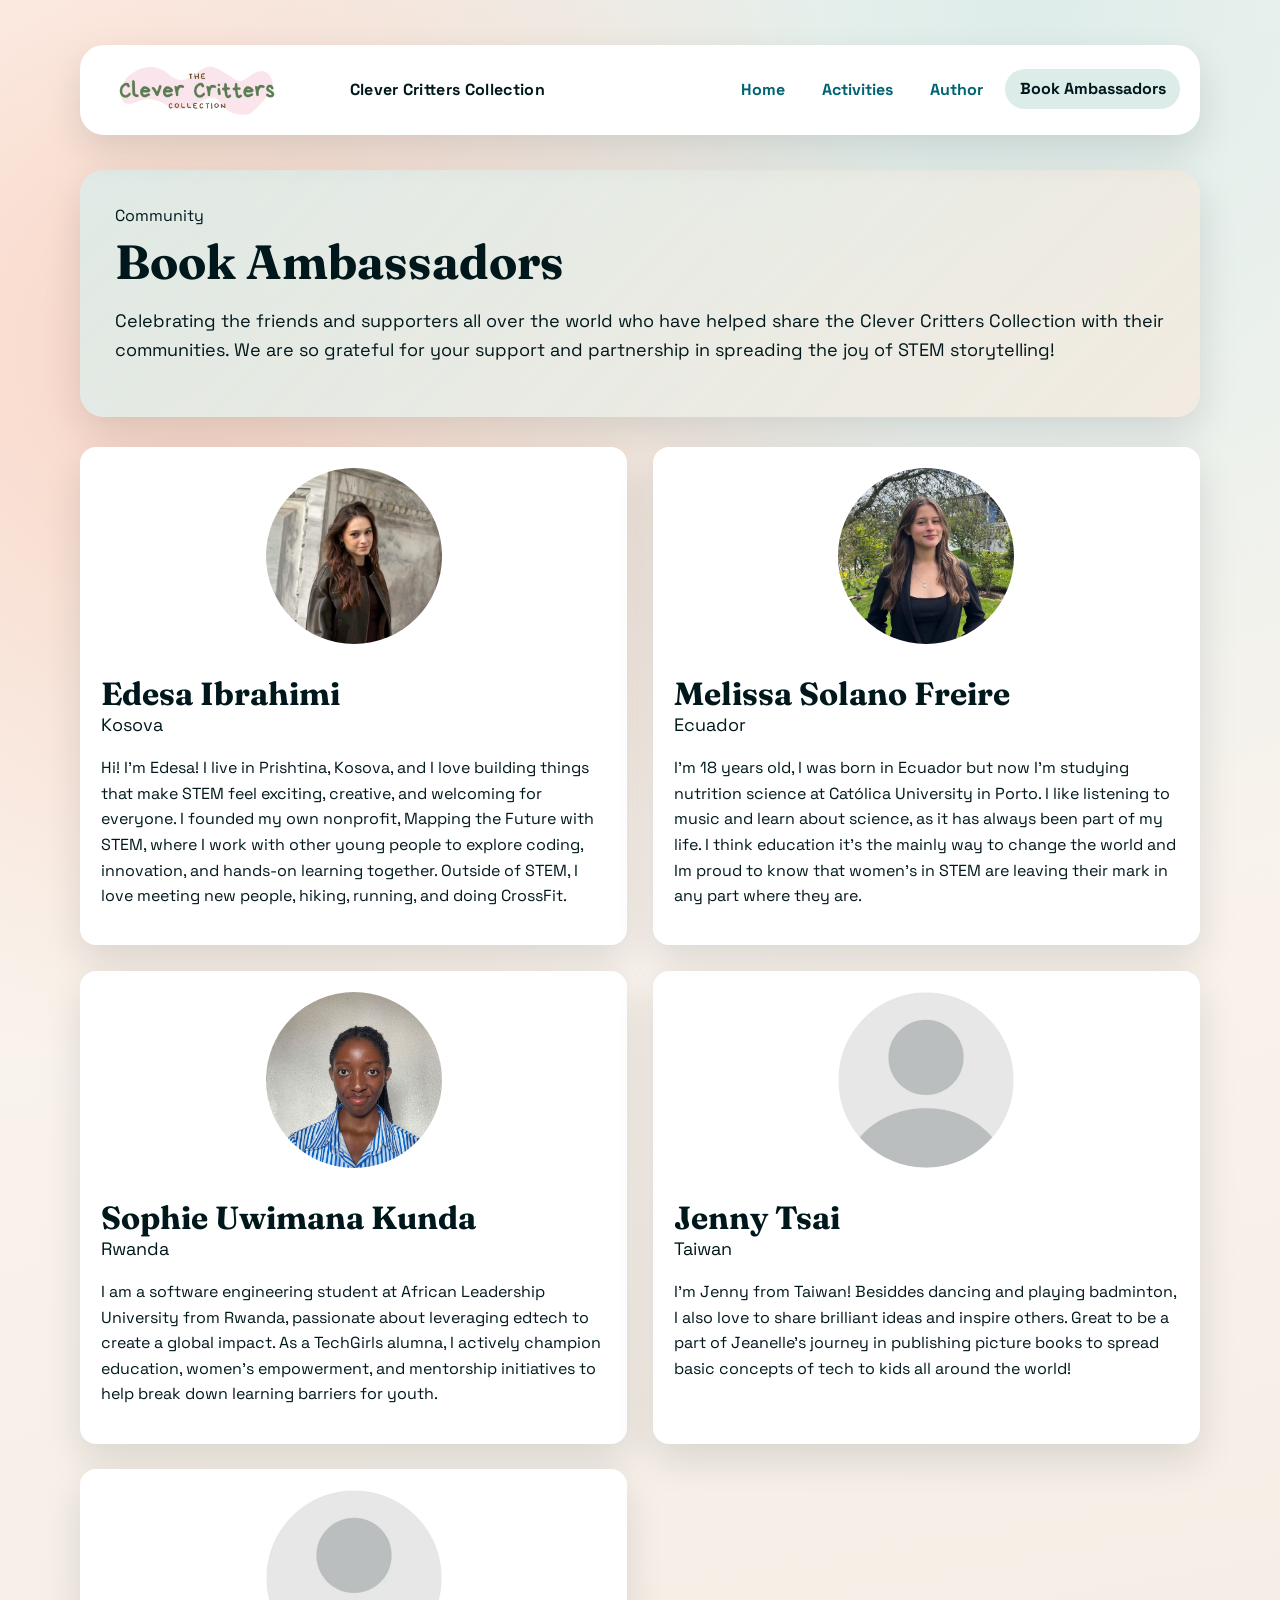
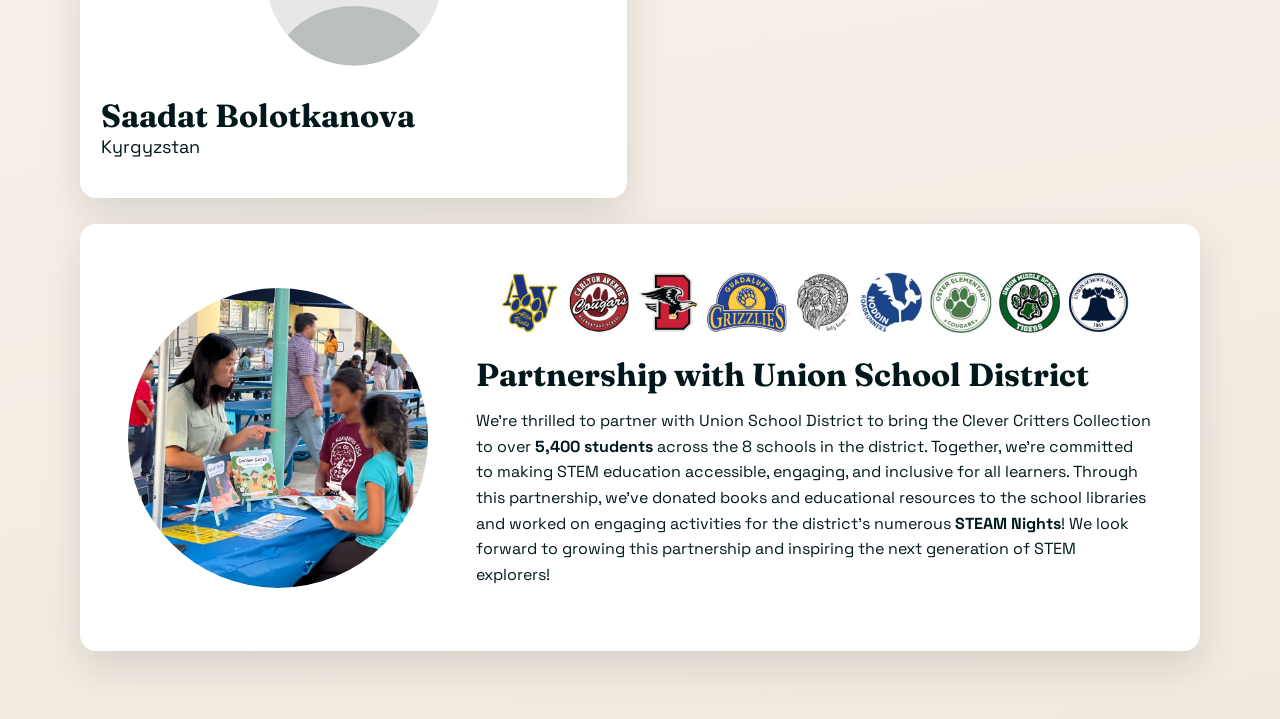
==== pages/ambassadors.html @ 1dd9b54a "Add files via upload" ====
<!DOCTYPE html>
<html lang="en">
<head>
  <meta charset="UTF-8">
  <meta name="viewport" content="width=device-width, initial-scale=1.0">
  <title>Clever Critters Collection | Book Ambassadors</title>
  <link rel="icon" type="image/png" href="../assets/images/Favicon.png">
  <link rel="preconnect" href="https://fonts.googleapis.com">
  <link rel="preconnect" href="https://fonts.gstatic.com" crossorigin>
  <link href="https://fonts.googleapis.com/css2?family=Fraunces:opsz,wght@9..144,600;9..144,700&family=Space+Grotesk:wght@400;500;700&display=swap" rel="stylesheet">
  <link rel="stylesheet" href="../assets/css/styles.css">
</head>
<body>
  <div class="site-shell">
    <nav class="top-nav" aria-label="Main navigation">
      <a class="brand" href="../index.html">
        <img src="../assets/images/curious_critters_logo.png" alt="Clever Critters Collection logo">
        <span class="brand-text">Clever Critters Collection</span>
      </a>
      <div class="nav-links">
        <a href="../index.html">Home</a>
        <a href="activities.html">Activities</a>
        <a href="author.html">Author</a>
        <a href="ambassadors.html" class="active">Book Ambassadors</a>
      </div>
    </nav>

    <header class="hero">
      <span class="kicker">Community</span>
      <h1>Book Ambassadors</h1>
      <p>
        Celebrating the friends and supporters all over the world who have helped share the Clever Critters Collection with their communities. We are so grateful for your support and partnership in spreading the joy of STEM storytelling!
      </p>
    </header>

    <main class="grid two ambassadors-grid" aria-label="Ambassador cards">
      <article class="card ambassador-card">
        <img src="../assets/images/Edesa_Image.JPG" alt="Edesa Ibrahimi" class="ambassador-avatar ambassador-image">
        <h2 class="ambassador-name">Edesa Ibrahimi</h2>
        <p class="ambassador-country">Kosova</p>
        <p class="ambassador-bio">
          Hi! I’m Edesa! I live in Prishtina, Kosova, and I love building things that make STEM feel exciting, creative, and welcoming for everyone. I founded my own nonprofit, Mapping the Future with STEM, where I work with other young people to explore coding, innovation, and hands-on learning together. Outside of STEM, I love meeting new people, hiking, running, and doing CrossFit.
        </p>
      </article>

      <article class="card ambassador-card">
        <img src="../assets/images/Melissa_Image.JPG" alt="Melissa Solano Freire" class="ambassador-avatar ambassador-image">
        <h2 class="ambassador-name">Melissa Solano Freire</h2>
        <p class="ambassador-country">Ecuador</p>
        <p class="ambassador-bio">
          I’m 18 years old, I was born in Ecuador but now I’m studying nutrition science  at Católica University in Porto. I like listening to music and learn about science, as it has always been part of my life. I think education it’s the mainly way to change the world and Im proud to know that women’s in STEM are leaving their mark in any part where they are.
        </p>
      </article>

      <article class="card ambassador-card">
        <img src="../assets/images/Sophie_Image.JPG" alt="Sophie Uwimana Kunda" class="ambassador-avatar ambassador-image">
        <h2 class="ambassador-name">Sophie Uwimana Kunda</h2>
        <p class="ambassador-country">Rwanda</p>
        <p class="ambassador-bio">
          I am a software engineering student at African Leadership University from Rwanda, passionate about leveraging edtech to create a global impact. As a TechGirls alumna, I actively champion education, women's empowerment, and mentorship initiatives to help break down learning barriers for youth.
        </p>
      </article>

      <article class="card ambassador-card">
        <img src="../assets/images/Placeholder_Image.png" alt="Jenny Tsai" class="ambassador-avatar ambassador-image">
        <h2 class="ambassador-name">Jenny Tsai</h2>
        <p class="ambassador-country">Taiwan</p>
        <p class="ambassador-bio">
          I'm Jenny from Taiwan! Besiddes dancing and playing badminton, I also love to share brilliant ideas and inspire others. Great to be a part of Jeanelle's journey in publishing picture books to spread basic concepts of tech to kids all around the world!
        </p>
      </article>

      <article class="card ambassador-card">
        <img src="../assets/images/Placeholder_Image.png" alt="Saadat Bolotkanova" class="ambassador-avatar ambassador-image">
        <h2 class="ambassador-name">Saadat Bolotkanova</h2>
        <p class="ambassador-country">Kyrgyzstan</p>
        <p class="ambassador-bio">
          
        </p>
      </article>

      <article class="card partnership-card">
        <img src="../assets/images/USD_Schools_Banner.jpg" alt="Union School District Banner" class="partnership-banner">
        <img src="../assets/images/USD_Outreach.jpg" alt="Union School District" class="partnership-image">
        <div class="partnership-content">
          <h2>Partnership with Union School District</h2>
          <p>
            We're thrilled to partner with Union School District to bring the Clever Critters Collection to over <strong>5,400 students</strong> across the 8 schools in the district. Together, we're committed to making STEM education accessible, engaging, and inclusive for all learners. Through this partnership, we've donated books and educational resources to the school libraries and worked on engaging activities for the district's numerous <strong>STEAM Nights</strong>! We look forward to growing this partnership and inspiring the next generation of STEM explorers!
          </p>
        </div>
      </article>
    </main>
  </div>
</body>
</html>
---- assets/css/styles.css ----
:root {
  --mint: #dcece9;
  --sand: #f2eae0;
  --peach: #f6c7b3;
  --teal: #006373;
  --ink: #00181c;
  --white: #ffffff;
  --radius-lg: 24px;
  --radius-md: 16px;
  --shadow-soft: 0 16px 38px rgba(0, 24, 28, 0.12);
}

* {
  box-sizing: border-box;
}

body {
  margin: 0;
  font-family: "Space Grotesk", "Avenir Next", "Segoe UI", sans-serif;
  color: var(--ink);
  background: radial-gradient(circle at 15% 15%, rgba(246, 199, 179, 0.7), transparent 32%),
    radial-gradient(circle at 80% 0%, rgba(220, 236, 233, 0.95), transparent 36%),
    linear-gradient(170deg, #fef9f5, var(--sand));
  min-height: 100vh;
}

.site-shell {
  width: min(1120px, 92vw);
  margin: 2.8rem auto 4.2rem;
}

.top-nav {
  display: flex;
  align-items: center;
  justify-content: space-between;
  gap: 2rem;
  background: var(--white);
  border-radius: var(--radius-lg);
  padding: 1rem 1.25rem;
  box-shadow: var(--shadow-soft);
  position: sticky;
  top: 1rem;
  z-index: 30;
}

.brand {
  display: flex;
  align-items: center;
  gap: 0.95rem;
  text-decoration: none;
  color: var(--ink);
  font-weight: 700;
  letter-spacing: 0.02em;
}

.brand img {
  width: clamp(140px, 18vw, 220px);
  height: 58px;
  border-radius: 10px;
  object-fit: contain;
  object-position: left center;
}

.brand-text {
  padding-left: 0.9rem;
}

.nav-links {
  display: flex;
  align-items: center;
  gap: 0.5rem;
  flex-wrap: wrap;
}

.nav-links a {
  text-decoration: none;
  color: var(--teal);
  font-weight: 700;
  padding: 0.6rem 0.9rem;
  border-radius: 999px;
  transition: background 220ms ease, color 220ms ease, transform 220ms ease;
}

.nav-links a:hover,
.nav-links a:focus-visible,
.nav-links a.active {
  background: var(--mint);
  color: var(--ink);
  transform: translateY(-1px);
}

.hero {
  margin-top: 2.2rem;
  background: linear-gradient(135deg, rgba(220, 236, 233, 0.85), rgba(242, 234, 224, 0.96));
  border-radius: var(--radius-lg);
  padding: clamp(1.5rem, 2.7vw, 2.5rem);
  box-shadow: var(--shadow-soft);
  animation: rise 650ms ease forwards;
}

.hero p {
  font-size: calc(1rem + 2px);
}

h1,
h2,
h3 {
  font-family: "Fraunces", "Georgia", serif;
  line-height: 1.1;
  margin: 0.65rem 0 0.45rem;
}

h1 {
  font-size: clamp(1.9rem, 4vw, 3rem);
}

h2 {
  font-size: clamp(1.4rem, 2.8vw, 2rem);
}

p {
  line-height: 1.6;
}

.grid {
  margin-top: 1.9rem;
  display: grid;
  gap: 1.6rem;
}

.grid.two {
  grid-template-columns: repeat(2, minmax(0, 1fr));
}

.book-rows {
  grid-template-columns: 1fr;
  gap: 1.9rem;
}

.author-spotlight {
  display: grid;
  grid-template-columns: minmax(220px, 320px) 1fr;
  gap: 1.4rem;
  align-items: center;
}

.author-layout {
  grid-template-columns: minmax(240px, 320px) 1fr;
  align-items: stretch;
}

.author-headshot {
  align-self: start;
}

.author-layout .card {
  height: 100%;
  display: flex;
  flex-direction: column;
  justify-content: center;
}

.headshot-image {
  width: 100%;
  height: auto;
  display: block;
  border-radius: 14px;
  object-fit: contain;
  box-shadow: 0 10px 24px rgba(0, 24, 28, 0.1);
  opacity: 0;
  animation: rise 600ms ease forwards;
}


.top-covers {
  margin-top: 1.65rem;
}

.animated-covers {
  display: grid;
  grid-template-columns: repeat(2, minmax(0, 1fr));
  gap: 1rem;
  width: min(820px, 100%);
  margin-inline: auto;
}

.animated-covers img {
  width: 100%;
  height: auto;
  border-radius: 12px;
  object-fit: contain;
  background: transparent;
  box-shadow: 0 10px 24px rgba(0, 24, 28, 0.12);
  animation: bobCover 3.8s ease-in-out infinite;
}

.animated-covers img:nth-child(2) {
  animation-delay: 550ms;
}


.slogan-zone {
  position: relative;
  margin: clamp(7rem, 38vh, 16rem) auto;
  width: min(860px, 100%);
  min-height: 170px;
  display: grid;
  place-items: center;
  overflow: hidden;
}

.slogan-standalone {
  margin: 0;
  max-width: 760px;
  text-align: center;
  font-family: "Fraunces", "Georgia", serif;
  font-size: clamp(1.45rem, 3vw, 2rem);
  line-height: 1.3;
  position: relative;
  z-index: 1;
}

.float-emoji {
  position: absolute;
  font-size: clamp(1.35rem, 2vw, 2rem);
  opacity: 0.2;
  filter: saturate(0.85);
  animation: floatEmoji 9s ease-in-out infinite;
  pointer-events: none;
}

.emoji-1 {
  left: 7%;
  top: 18%;
}

.emoji-2 {
  right: 8%;
  top: 22%;
  animation-delay: 1.2s;
}

.emoji-3 {
  left: 18%;
  bottom: 10%;
  animation-delay: 2.4s;
}

.emoji-4 {
  right: 18%;
  bottom: 14%;
  animation-delay: 3.2s;
}

.card {
  background: var(--white);
  border-radius: var(--radius-md);
  box-shadow: var(--shadow-soft);
  padding: 1.3rem;
  animation: rise 600ms ease forwards;
  opacity: 0;
}

.card:nth-of-type(2) {
  animation-delay: 120ms;
}

.card:nth-of-type(3) {
  animation-delay: 220ms;
}

.book-card {
  display: grid;
  grid-template-columns: minmax(280px, 360px) 1fr;
  gap: 1.85rem;
  align-items: stretch;
  padding: 1.75rem;
}

.book-card > div {
  display: flex;
  flex-direction: column;
}

.book-card img,
.cover-placeholder {
  width: 100%;
  height: auto;
  display: block;
  border-radius: 14px;
  object-fit: contain;
  object-position: top center;
  background: linear-gradient(140deg, var(--sand), var(--mint));
}

.cover-placeholder {
  display: grid;
  place-content: center;
  padding: 1rem;
  background: linear-gradient(140deg, var(--peach), var(--mint));
  text-align: center;
  font-weight: 700;
  color: var(--ink);
}

.tag-row {
  display: flex;
  flex-wrap: wrap;
  gap: 0.45rem;
  margin: 0.95rem 0 1rem;
  grid-row: 4;
}

.book-card h2 {
  font-size: clamp(1.85rem, 3vw, 2.35rem);
  margin: 0;
}

.book-subtitle {
  margin: 0.2rem 0 0;
  font-size: 1.02rem;
}

.tag {
  background: var(--sand);
  color: var(--teal);
  border-radius: 999px;
  padding: 0.32rem 0.7rem;
  font-size: 0.8rem;
  font-weight: 700;
}

.cta-row {
  display: flex;
  flex-wrap: wrap;
  gap: 0.5rem;
  margin-top: auto;
  padding-top: 1rem;
}

.hero .cta-row {
  margin-top: 1rem;
  padding-top: 0;
  justify-content: flex-end;
}

.button {
  display: inline-block;
  text-decoration: none;
  border-radius: 999px;
  padding: 0.55rem 1rem;
  font-weight: 700;
  transition: transform 180ms ease, box-shadow 180ms ease;
}

.button.primary {
  color: var(--white);
  background: var(--teal);
}

.button.secondary {
  color: var(--ink);
  background: var(--peach);
}

.button:hover,
.button:focus-visible {
  transform: translateY(-1px);
  box-shadow: 0 10px 20px rgba(0, 24, 28, 0.12);
}

.avatar {
  width: 88px;
  height: 88px;
  border-radius: 50%;
  background: linear-gradient(140deg, var(--mint), var(--peach));
  display: grid;
  place-content: center;
  font-weight: 700;
  color: var(--teal);
  font-size: 1.1rem;
}

.ambassador-avatar {
  width: 176px;
  height: 176px;
  margin-inline: auto;
  margin-bottom: 2rem;
}

.ambassador-name {
  margin-bottom: 0.1rem;
}

.ambassador-country {
  margin-top: 0;
  font-size: calc(1rem + 2px);
  line-height: 1.35;
}

.ambassador-image {
  width: 176px;
  height: 176px;
  margin-inline: auto;
  margin-bottom: 2rem;
  border-radius: 50%;
  object-fit: cover;
  display: block;
}

.partnership-card {
  grid-column: 1 / -1;
  padding: 3rem;
  display: grid;
  grid-template-columns: 300px 1fr;
  grid-template-rows: auto auto;
  gap: 1.5rem 3rem;
  align-items: center;
}

.partnership-banner {
  grid-column: 2;
  grid-row: 1;
  width: 100%;
  height: auto;
  display: block;
  border-radius: var(--radius-md);
  object-fit: cover;
}

.partnership-image {
  grid-column: 1;
  grid-row: 1 / 3;
  width: 300px;
  height: 300px;
  border-radius: 50%;
  object-fit: cover;
  display: block;
}

.partnership-content {
  grid-column: 2;
  grid-row: 2;
}

.partnership-content h2 {
  margin-top: 0;
  font-size: clamp(1.5rem, 2.8vw, 2rem);
}

.partnership-content p {
  font-size: 1rem;
}

.footer-note {
  margin-top: 2.1rem;
  font-size: 0.95rem;
}

.activity-grid {
  grid-template-columns: repeat(auto-fit, minmax(280px, 1fr));
  gap: 1.6rem;
}

.activity-card {
  display: grid;
  grid-template-rows: auto auto auto auto 1fr auto;
  gap: 0;
}

.activity-image-wrapper {
  width: 100%;
  height: 120px;
  border-radius: 12px;
  overflow: hidden;
  margin-bottom: 1rem;
  background: linear-gradient(140deg, var(--sand), var(--mint));
  grid-row: 1;
}

.activity-image {
  width: 100%;
  height: 100%;
  object-fit: cover;
  border: 2px solid;
  border-image: linear-gradient(135deg, rgba(0, 99, 115, 0.4), rgba(246, 199, 179, 0.4)) 1;
  box-shadow: inset 0 0 0 1px rgba(0, 99, 115, 0.2);
}

.activity-placeholder {
  display: grid;
  place-content: center;
  background: linear-gradient(135deg, rgba(220, 236, 233, 0.6), rgba(246, 199, 179, 0.6));
}

.activity-card h2 {
  margin: 0 0 0.2rem 0;
  grid-row: 2;
}

.activity-card .activity-subtitle {
  margin: 0.2rem 0 1rem 0;
  font-size: 1rem;
  grid-row: 3;
}

.activity-card .cta-row {
  margin-top: auto;
  padding-top: 1rem;
  grid-row: 6;
}

.activity-card p:not(.activity-subtitle) {
  grid-row: 5;
}

@keyframes rise {
  from {
    opacity: 0;
    transform: translateY(12px);
  }

  to {
    opacity: 1;
    transform: translateY(0);
  }
}

@keyframes driftGlow {
  from {
    transform: translateX(-1.5%) translateY(0%);
  }

  to {
    transform: translateX(1.5%) translateY(2%);
  }
}

@keyframes bobCover {
  0%,
  100% {
    transform: translateY(0px);
  }

  50% {
    transform: translateY(-8px);
  }
}

@keyframes floatEmoji {
  0%,
  100% {
    transform: translateY(0px) rotate(0deg);
  }

  50% {
    transform: translateY(-10px) rotate(3deg);
  }
}

@media (max-width: 500px) {
  .grid.two,
  .book-card {
    grid-template-columns: 1fr;
  }

  .author-spotlight {
    grid-template-columns: 1fr;
    align-items: start;
  }

  .author-layout {
    grid-template-columns: 1fr;
  }

  .animated-covers {
    grid-template-columns: 1fr;
  }

  .animated-covers img {
    max-width: 280px;
    justify-self: center;
  }

  .slogan-zone {
    margin: 4.6rem auto;
    min-height: 140px;
  }

  .float-emoji {
    opacity: 0.16;
  }

  .site-shell {
    margin-top: 1rem;
  }

  .top-nav {
    position: static;
    align-items: flex-start;
  }

  .brand {
    align-items: flex-start;
  }

  .brand img {
    width: 150px;
    height: 56px;
  }
}
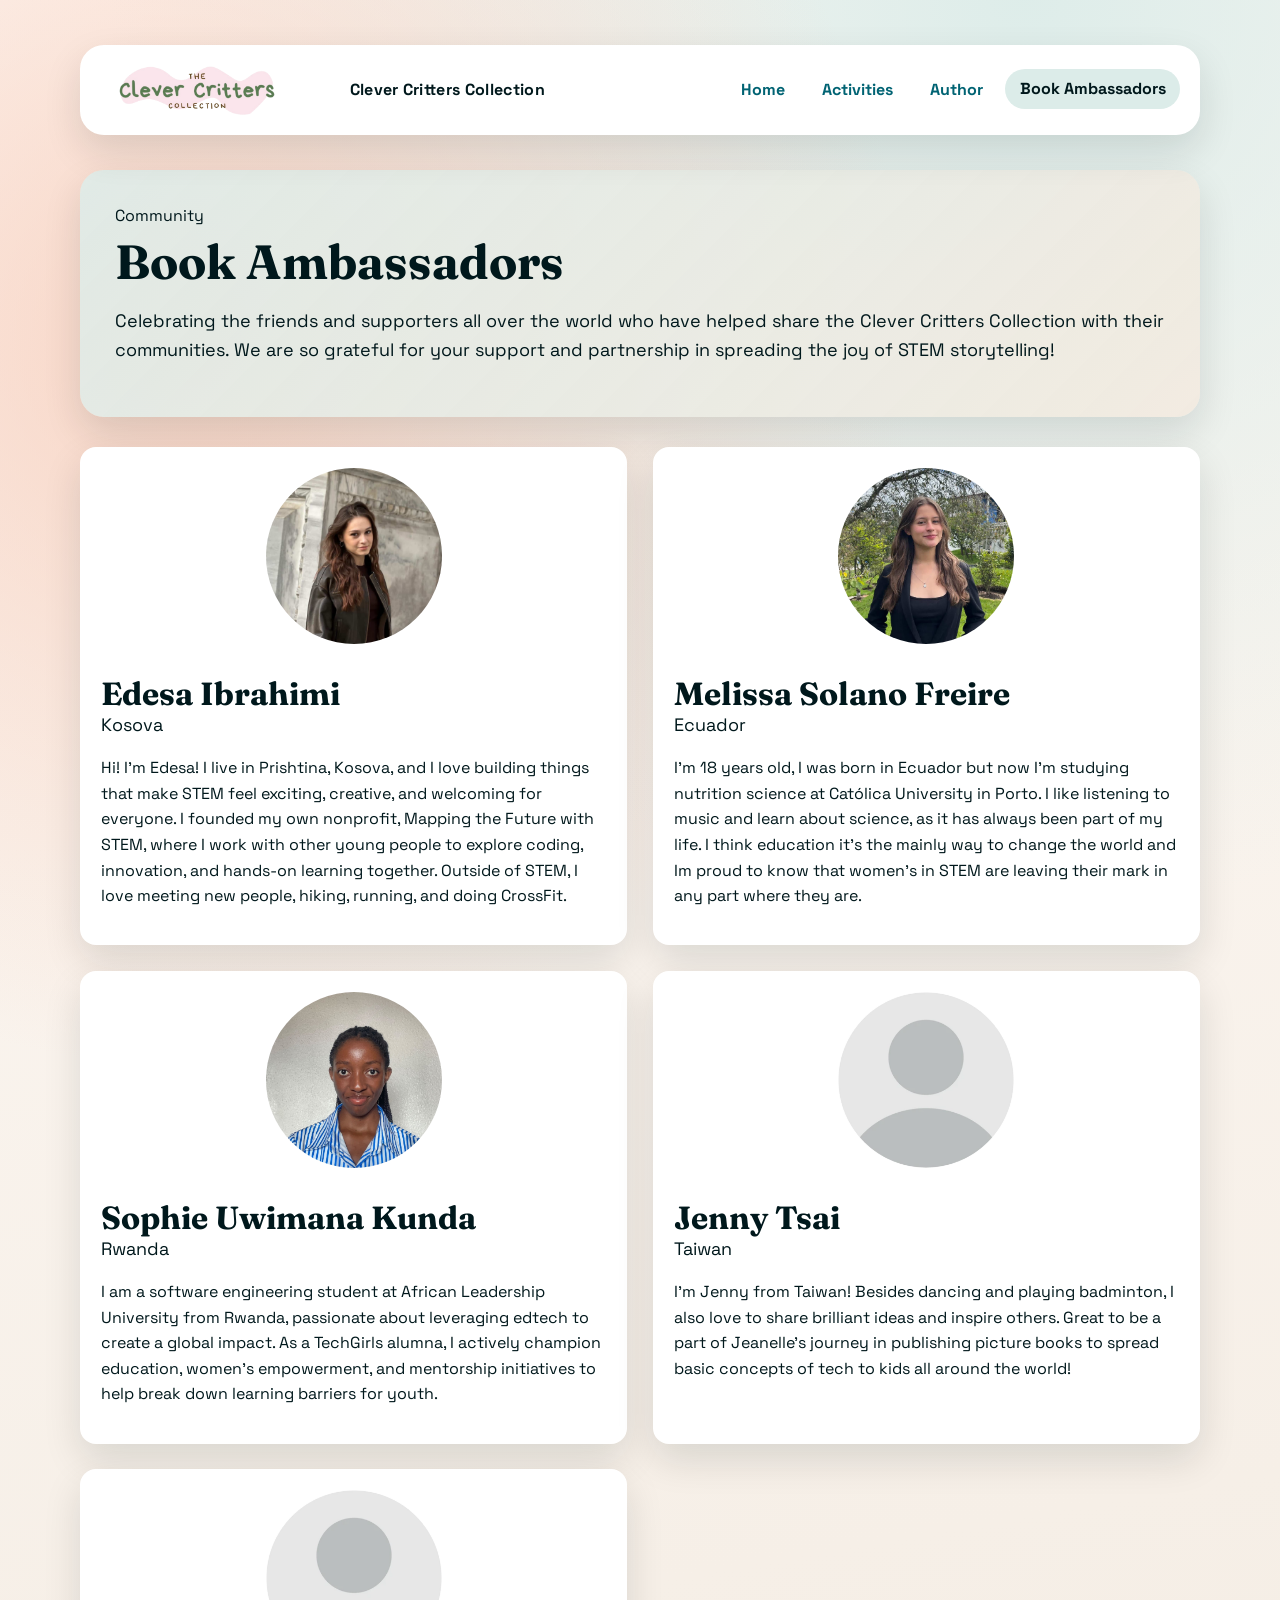
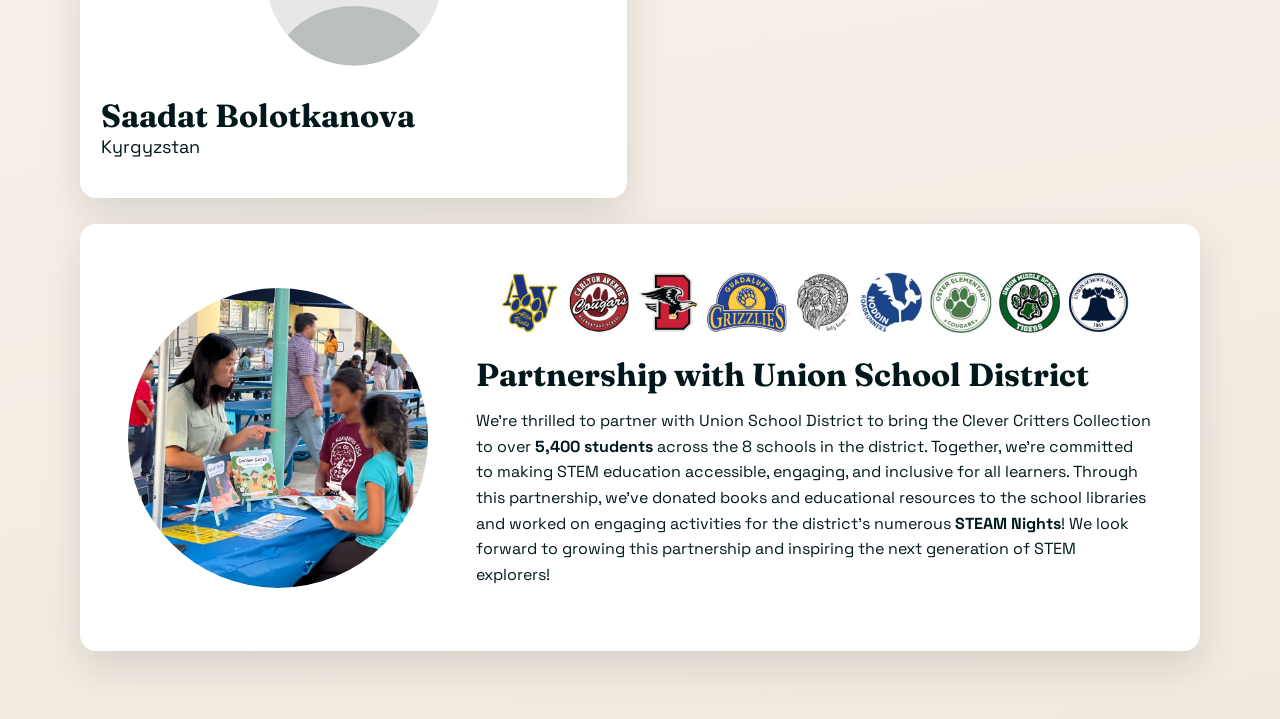
==== commit a932fd5d: "Update ambassadors.html" ====
--- a/pages/ambassadors.html
+++ b/pages/ambassadors.html
@@ -66,7 +66,7 @@
         <h2 class="ambassador-name">Jenny Tsai</h2>
         <p class="ambassador-country">Taiwan</p>
         <p class="ambassador-bio">
-          I'm Jenny from Taiwan! Besiddes dancing and playing badminton, I also love to share brilliant ideas and inspire others. Great to be a part of Jeanelle's journey in publishing picture books to spread basic concepts of tech to kids all around the world!
+          I'm Jenny from Taiwan! Besides dancing and playing badminton, I also love to share brilliant ideas and inspire others. Great to be a part of Jeanelle's journey in publishing picture books to spread basic concepts of tech to kids all around the world!
         </p>
       </article>
 
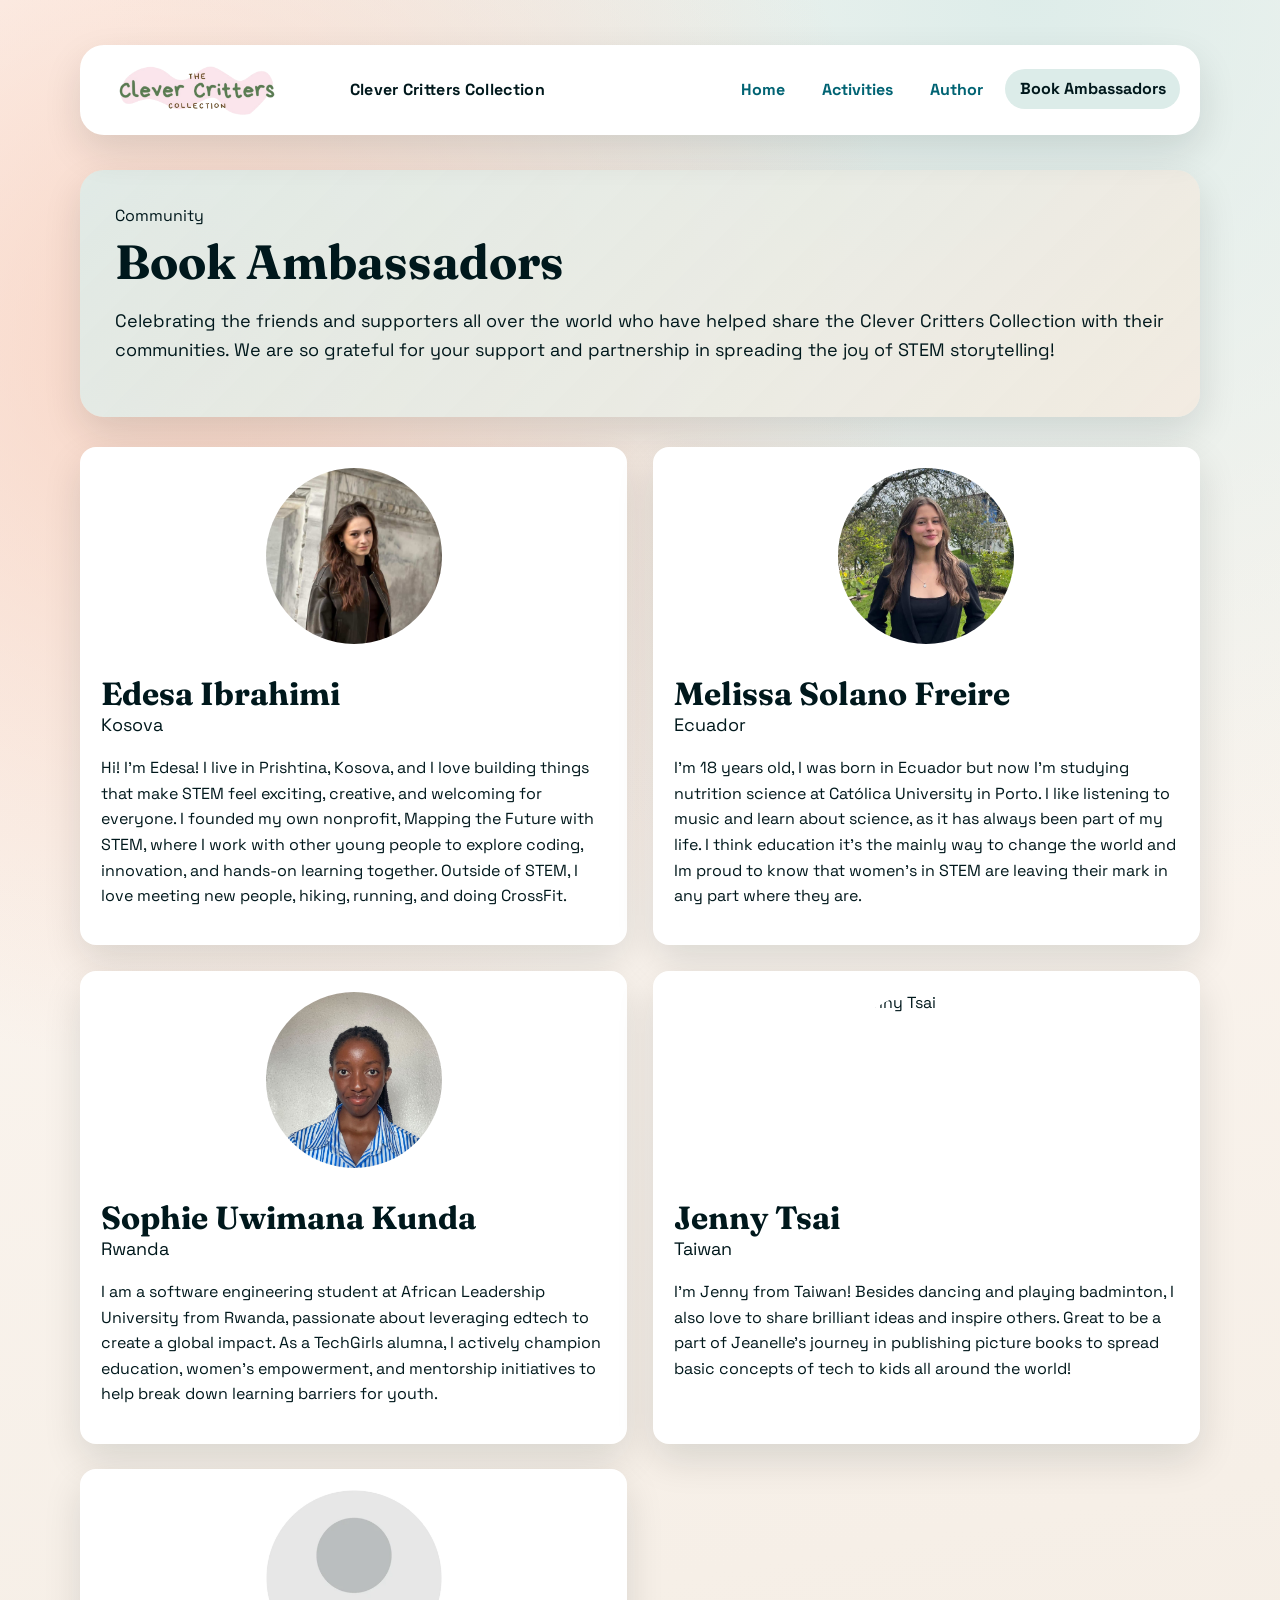
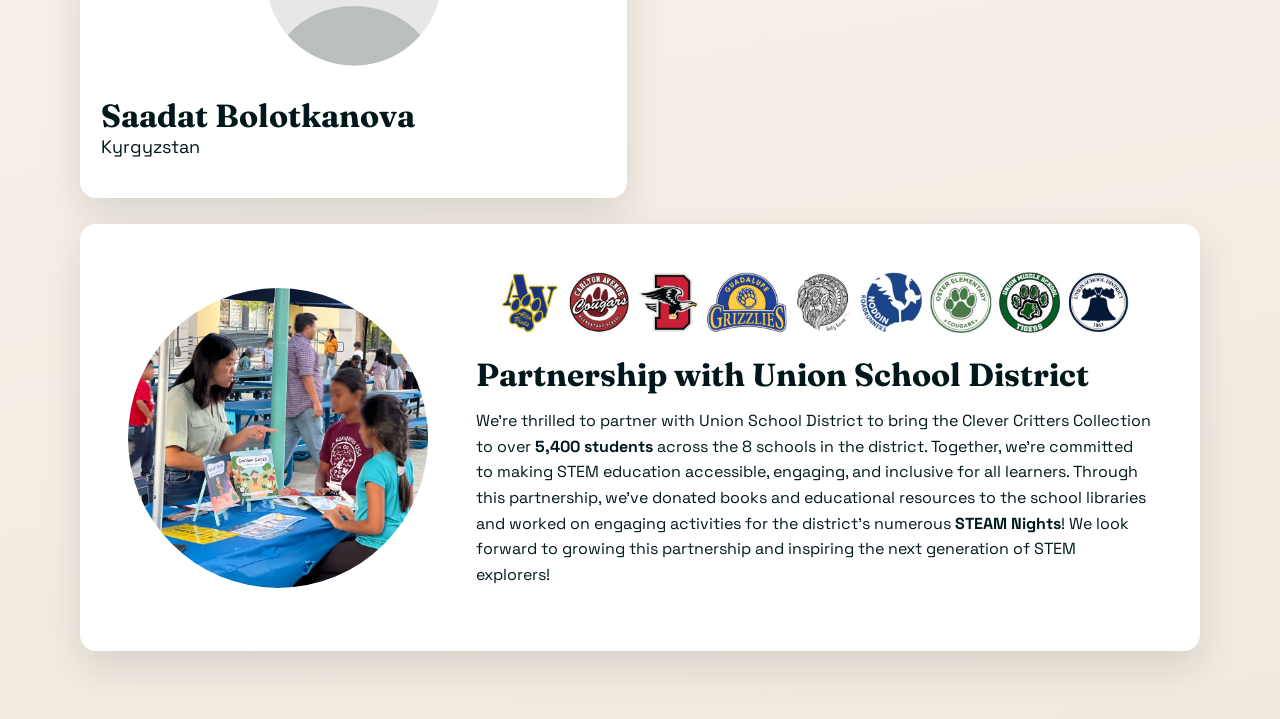
==== commit b253434e: "Update ambassadors.html" ====
--- a/pages/ambassadors.html
+++ b/pages/ambassadors.html
@@ -62,7 +62,7 @@
       </article>
 
       <article class="card ambassador-card">
-        <img src="../assets/images/Placeholder_Image.png" alt="Jenny Tsai" class="ambassador-avatar ambassador-image">
+        <img src="../assets/images/Jenny_Image.JPG" alt="Jenny Tsai" class="ambassador-avatar ambassador-image">
         <h2 class="ambassador-name">Jenny Tsai</h2>
         <p class="ambassador-country">Taiwan</p>
         <p class="ambassador-bio">
